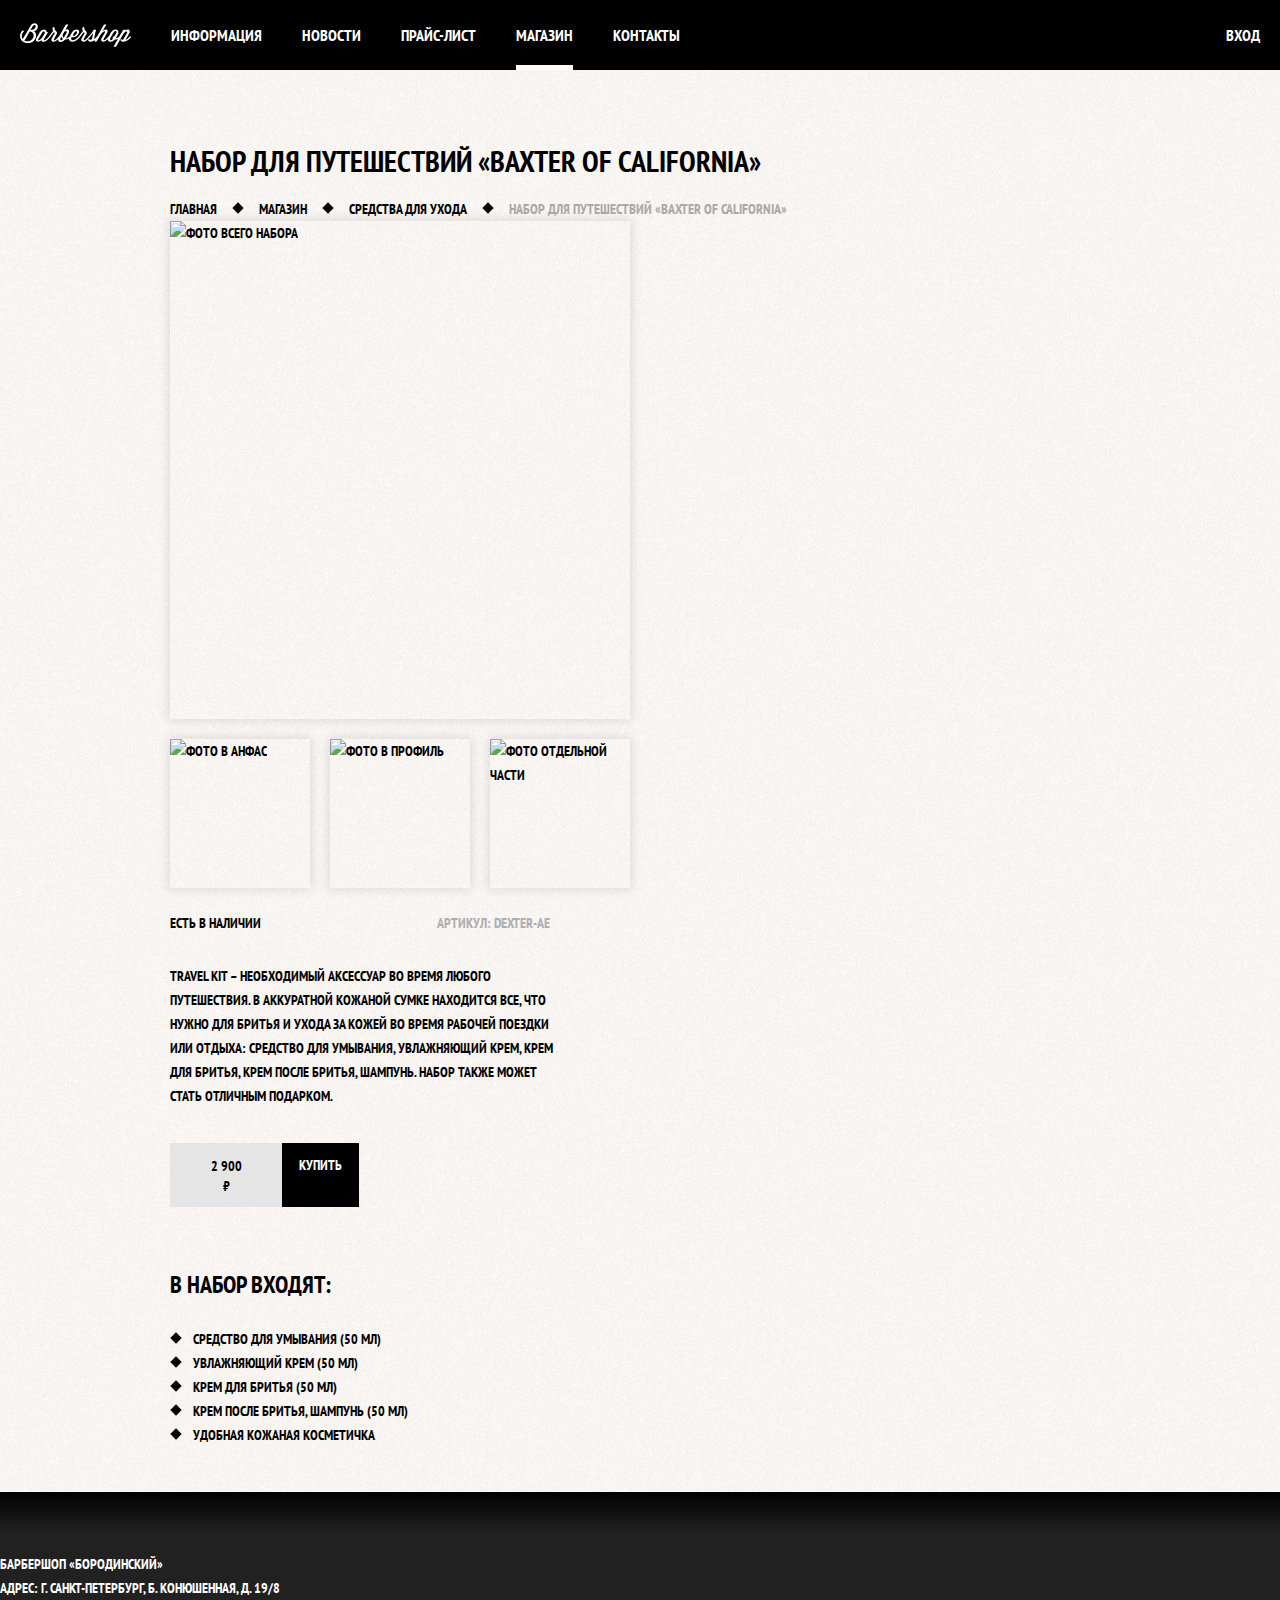
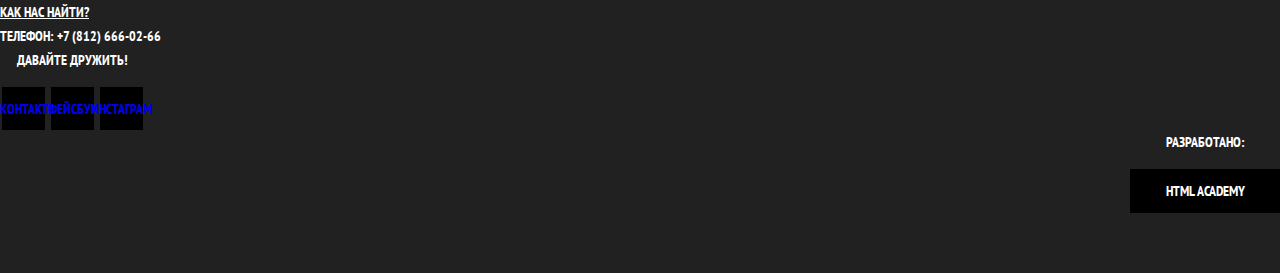
==== catalog-item.html @ 0a8886bc "pictures start" ====
<!DOCTYPE html>
<html lang="ru">

<head>
    <meta charset="UTF-8">
    <title>Барбершоп «Бородинский»</title>
    <link href="https://fonts.googleapis.com/css?family=PT+Sans+Narrow:400,700&amp;subset=latin,cyrillic" rel="stylesheet">
    <link href="css/normalize.css" rel="stylesheet">
    <link href="css/style.css" rel="stylesheet">
</head>

<body class="inner-page">

    <header class="main-header">
        <nav class="main-navigation">
            <a class="main-header-logo" href="index.html">
                <img src="img/logo.svg" width="111" height="24" alt="Логотип барбершопа «Бородинский»">
            </a>
            <ul class="site-navigation">
                <li>
                    <a href="info.html">Информация</a>
                </li>
                <li>
                    <a href="news.html">Новости</a>
                </li>
                <li>
                    <a href="price.html">Прайс-лист</a>
                </li>
                <li class="site-navigation-current">
                    <a href="catalog.html">Магазин</a>
                </li>
                <li>
                    <a href="contacts.html">Контакты</a>
                </li>
            </ul>
            <ul class="user-navigation">
                <li>
                    <a class="login-link" href="login.html">Вход</a>
                </li>
            </ul>
        </nav>
    </header>

    <main class="container">

        <h1 class="page-title">Набор для путешествий «Baxter of California»</h1>

        <ul class="breadcrumbs">
            <li>
                <a href="index.html">Главная</a>
            </li>
            <li>
                <a href="#">Магазин</a>
            </li>
            <li>
                <a href="#">Средства для ухода</a>
            </li>
            <li class="breadcrumbs-current">Набор для путешествий «Baxter of California»</li>
        </ul>

        <section class="product-photos">
            <h2 class="visually-hidden">Изображения товара</h2>
            <p class="product-photo-full">
                <img src="img/product-big.jpg" width="460" height="498" alt="Фото всего набора">
            </p>
            <ul class="product-photo-preview">
                <li>
                    <img src="img/product-small-1.jpg" width="140" height="149" alt="Фото в анфас">
                </li>
                <li>
                    <img src="img/product-small-2.jpg" width="140" height="149" alt="Фото в профиль">
                </li>
                <li>
                    <img src="img/product-small-3.jpg" width="140" height="149" alt="Фото отдельной части">
                </li>
            </ul>
        </section>

        <section class="product-info">
            <h2 class="visually-hidden">Описание товара</h2>
            <div class="product-description">
                <p class="product-availability">Есть в наличии</p>
                <p class="product-article">Артикул: dexter-ae</p>
            </div>
            <p class="product-text">Travel Kit – необходимый аксессуар во время любого путешествия. В аккуратной кожаной сумке находится все, что
                нужно для бритья и ухода за кожей во время рабочей поездки или отдыха: средство для умывания, увлажняющий
                крем, крем для бритья, крем после бритья, шампунь. Набор также может стать отличным подарком.</p>
            <p class="product-price">
                <b>2 900 ₽</b>
                <a class="button" href="#">Купить</a>
            </p>
            <h3>В набор входят:</h3>
            <ul>
                <li>Средство для умывания (50 мл)</li>
                <li>Увлажняющий крем (50 мл)</li>
                <li>Крем для бритья (50 мл)</li>
                <li>Крем после бритья, шампунь (50 мл)</li>
                <li>Удобная кожаная косметичка</li>
            </ul>
        </section>

    </main>

    <footer class="main-footer">
        <p class="footer-contacts">
            Барбершоп «Бородинский»
            <br> Адрес: г. Санкт-Петербург, Б. Конюшенная, д. 19/8
            <br>
            <a href="map.html">Как нас найти?</a>
            <br> Телефон: +7 (812) 666-02-66
        </p>
        <div class="footer-social">
            <b>Давайте дружить!</b>
            <ul>
                <li>
                    <a class="social-button" href="#">Вконтакте</a>
                </li>
                <li>
                    <a class="social-button" href="#">Фейсбук</a>
                </li>
                <li>
                    <a class="social-button" href="#">Инстаграм</a>
                </li>
            </ul>
        </div>
        <p class="footer-copyright">
            <b>Разработано:</b>
            <a class="button" href="https://htmlacademy.ru">HTML Academy</a>
        </p>
    </footer>

    <section class="modal modal-login">
        <h2>Личный кабинет</h2>
        <p>Введите свой логин и пароль.</p>
        <form class="login-form" action="https://echo.htmlacademy.ru" method="post">
            <p>
                <label class="visually-hidden" for="user-login">Логин</label>
                <input class="login-icon-user" id="user-login" type="text" name="login" placeholder="Логин">
            </p>
            <p>
                <label class="visually-hidden" for="user-password">Пароль</label>
                <input class="login-icon-password" id="user-password" type="password" name="password" placeholder="Пароль">
            </p>
            <p class="login-password-info">
                <label class="login-checkbox">
                    <input type="checkbox" name="remember" class="visually-hidden">
                    <span class="checkbox-indicator"></span>
                    Запомните меня
                </label>
                <a class="restore" href="#">Я забыл пароль!</a>
            </p>
            <button class="button" type="submit">Войти</button>
        </form>
        <button class="modal-close" type="button">Закрыть</button>
    </section>

</body>

</html>
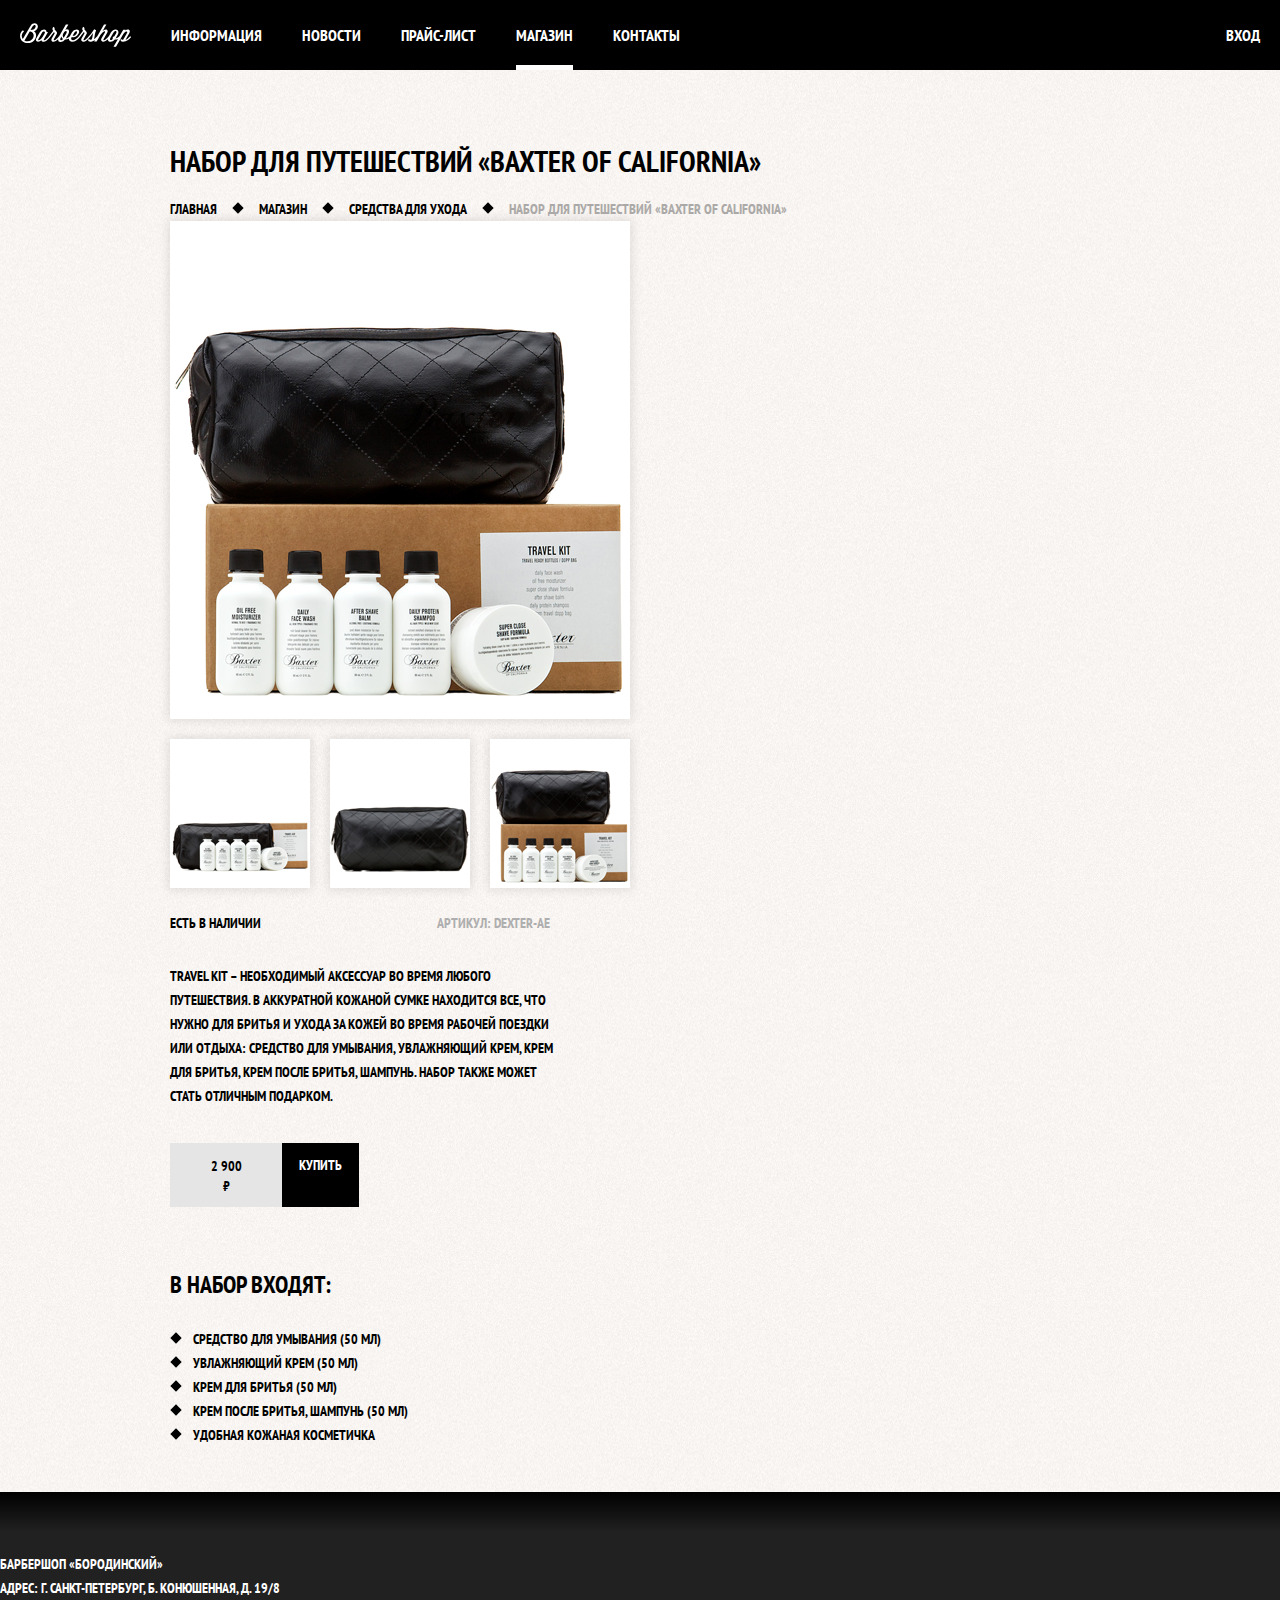
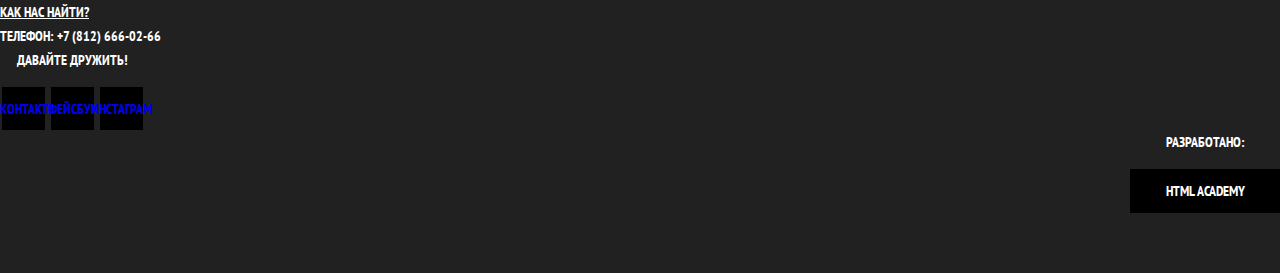
==== commit f77a3369: "img" ====
--- a/catalog-item.html
+++ b/catalog-item.html
@@ -61,17 +61,17 @@
         <section class="product-photos">
             <h2 class="visually-hidden">Изображения товара</h2>
             <p class="product-photo-full">
-                <img src="img/product-big.jpg" width="460" height="498" alt="Фото всего набора">
+                <img src="img/product-big.png" width="460" height="498" alt="Фото всего набора">
             </p>
             <ul class="product-photo-preview">
                 <li>
-                    <img src="img/product-small-1.jpg" width="140" height="149" alt="Фото в анфас">
+                    <img src="img/product-small-1.png" width="140" height="149" alt="Фото в анфас">
                 </li>
                 <li>
-                    <img src="img/product-small-2.jpg" width="140" height="149" alt="Фото в профиль">
+                    <img src="img/product-small-2.png" width="140" height="149" alt="Фото в профиль">
                 </li>
                 <li>
-                    <img src="img/product-small-3.jpg" width="140" height="149" alt="Фото отдельной части">
+                    <img src="img/product-small-3.png" width="140" height="149" alt="Фото отдельной части">
                 </li>
             </ul>
         </section>
